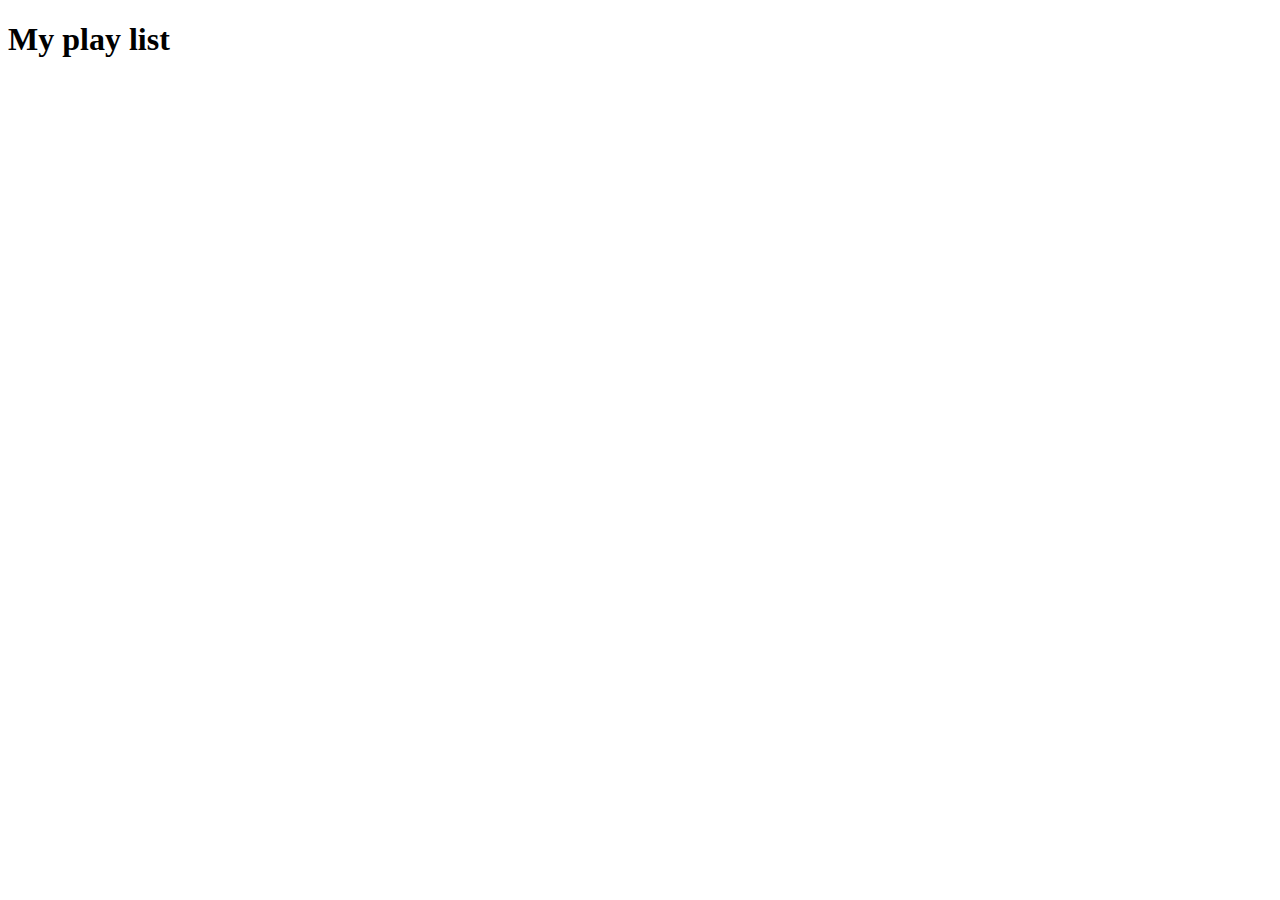
==== play-list.html @ 303bdd94 "first" ====
<!DOCTYPE html>
<html lang="en">
<head>
    <meta charset="UTF-8">
    <meta name="viewport" content="width=device-width, initial-scale=1.0">
    <title>Document</title>
</head>
<body>
    <h1>My play list</h1>
</body>
</html>
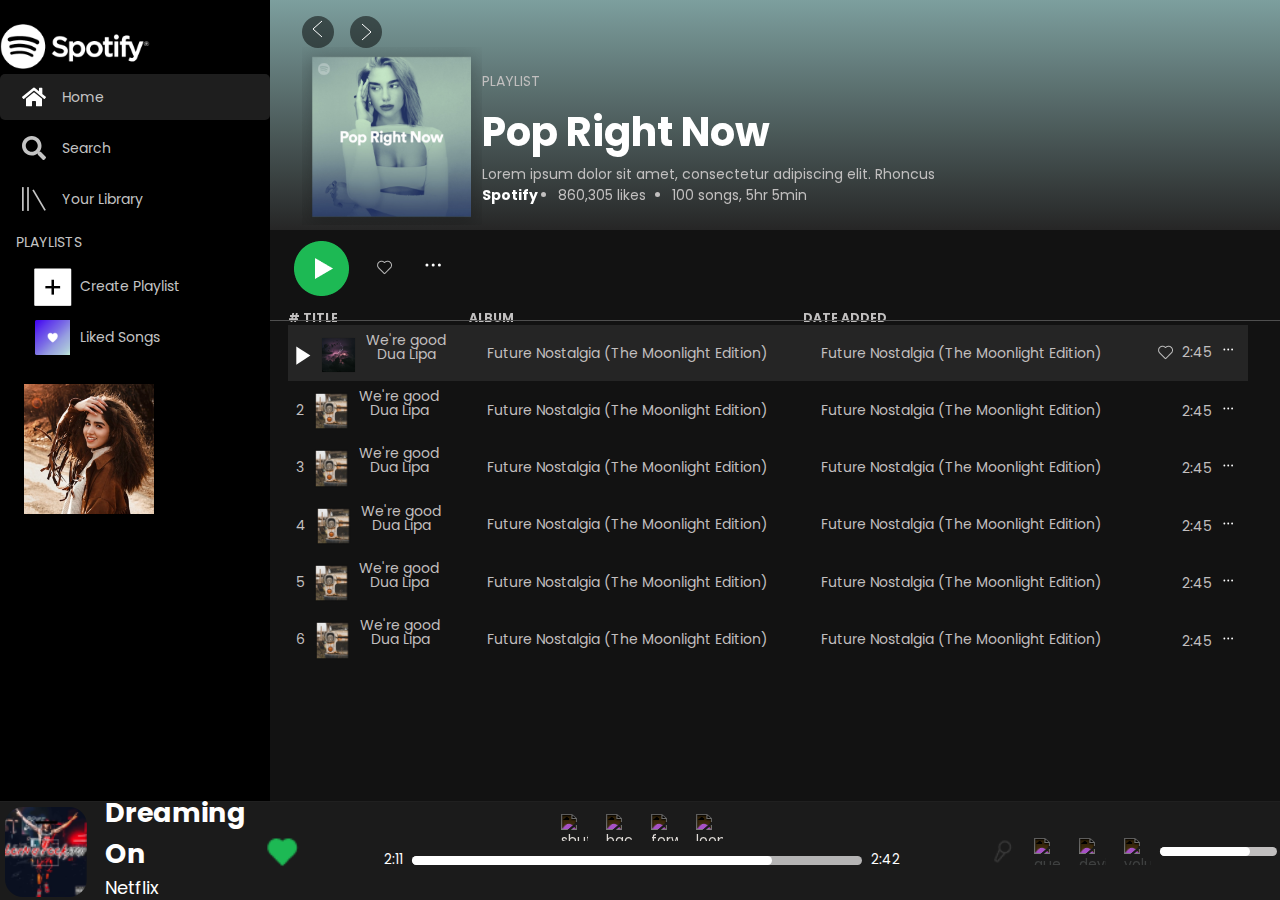
==== commit 7689a130: "playlist-page added" ====
--- a/play-list.html
+++ b/play-list.html
@@ -1,11 +1,307 @@
 <!DOCTYPE html>
 <html lang="en">
+
 <head>
-    <meta charset="UTF-8">
-    <meta name="viewport" content="width=device-width, initial-scale=1.0">
-    <title>Document</title>
+    <title>Spotify Clone Project</title>
+    <meta charset="UTF-8" />
+    <meta name="viewport" content="width=device-width" />
+
+    <link rel="stylesheet" href="https://cdn.jsdelivr.net/npm/bootstrap@4.0.0/dist/css/bootstrap.min.css"
+        integrity="sha384-Gn5384xqQ1aoWXA+058RXPxPg6fy4IWvTNh0E263XmFcJlSAwiGgFAW/dAiS6JXm" crossorigin="anonymous">
+    <link rel="stylesheet" href="https://cdnjs.cloudflare.com/ajax/libs/font-awesome/6.4.2/css/all.min.css"
+        integrity="sha512-z3gLpd7yknf1YoNbCzqRKc4qyor8gaKU1qmn+CShxbuBusANI9QpRohGBreCFkKxLhei6S9CQXFEbbKuqLg0DA=="
+        crossorigin="anonymous" referrerpolicy="no-referrer" />
+    <link rel="stylesheet" href="style.css" />
 </head>
+
 <body>
-    <h1>My play list</h1>
+    <div class="App">
+        <div class="App__top-bar">
+            <div class="App__header">
+                <div class="App__song-navigation">
+                    <div class="App__song-navigation-prev">
+                        <a href="index.html">
+                        <svg role="img"  height="24" width="24" viewBox="0 0 24 24">
+                            <polyline points="16 4 7 12 16 20" fill="none" stroke="#fff"></polyline>
+                        </svg></a>
+                    </div>
+                    <div class="App__song-navigation-next">
+                        <svg role="img" focusable="false" height="24" width="24" viewBox="0 0 24 24">
+                            <polyline points="8 4 17 12 8 20" fill="none" stroke="#fff"></polyline>
+                        </svg>
+                    </div>
+                </div>
+             
+            </div>
+        </div>
+        <div class="App__nav-bar">
+            <div class="App__logo">
+                <img width="150px" src="assets/Spotify logo.png" alt="logo">
+            </div>
+            <div class=".App__categories-nav-playlist">
+                <div class="App__category-item App__category-item--selected">
+                    <div class="icon"><svg viewBox="0 0 576 512" width="100" title="home">
+                            <path
+                                d="M280.37 148.26L96 300.11V464a16 16 0 0 0 16 16l112.06-.29a16 16 0 0 0 15.92-16V368a16 16 0 0 1 16-16h64a16 16 0 0 1 16 16v95.64a16 16 0 0 0 16 16.05L464 480a16 16 0 0 0 16-16V300L295.67 148.26a12.19 12.19 0 0 0-15.3 0zM571.6 251.47L488 182.56V44.05a12 12 0 0 0-12-12h-56a12 12 0 0 0-12 12v72.61L318.47 43a48 48 0 0 0-61 0L4.34 251.47a12 12 0 0 0-1.6 16.9l25.5 31A12 12 0 0 0 45.15 301l235.22-193.74a12.19 12.19 0 0 1 15.3 0L530.9 301a12 12 0 0 0 16.9-1.6l25.5-31a12 12 0 0 0-1.7-16.93z"
+                                fill="#fff" />
+                        </svg></div>
+                    <span>Home</span>
+                </div>
+                <div class="App__category-item">
+                    <div class="icon"><svg viewBox="0 0 512 512" width="100" title="search">
+                            <path
+                                d="M505 442.7L405.3 343c-4.5-4.5-10.6-7-17-7H372c27.6-35.3 44-79.7 44-128C416 93.1 322.9 0 208 0S0 93.1 0 208s93.1 208 208 208c48.3 0 92.7-16.4 128-44v16.3c0 6.4 2.5 12.5 7 17l99.7 99.7c9.4 9.4 24.6 9.4 33.9 0l28.3-28.3c9.4-9.4 9.4-24.6.1-34zM208 336c-70.7 0-128-57.2-128-128 0-70.7 57.2-128 128-128 70.7 0 128 57.2 128 128 0 70.7-57.2 128-128 128z"
+                                fill="#C4C4C4" />
+                        </svg></div>
+                    <span>Search</span>
+                </div>
+                <div class="App__category-item">
+                    <div class="icon"><svg width="112" height="111" viewBox="0 0 112 111" fill="none"
+                            xmlns="http://www.w3.org/2000/svg">
+                            <rect width="8" height="111" fill="#C4C4C4" />
+                            <rect x="24" width="8" height="111" fill="#C4C4C4" />
+                            <rect width="7.96484" height="111.503"
+                                transform="matrix(0.869849 -0.493319 0.506711 0.862116 48 14.7345)" fill="#C4C4C4" />
+                        </svg>
+                    </div>
+                    <span><a href="play-list.html" style="text-decoration: none; color:#c4c4c4" >Your Library</a></span>
+                </div>
+                <div class="App__category-item">PLAYLISTS</div>
+                
+            </div>
+            <div class="App__playlists-nav-play">
+              
+                <div class="App__category-item">
+                    <div class="icon">
+                        <img src="assets\plus.png" alt="plus">
+                    </div>
+                    <span>Create Playlist</span>
+                </div>
+                <div class="App__category-item">
+                    <div class="icon">
+                        <img width="35px" src="assets\Purple-big.png" alt="liked">
+                    </div>
+                    <span><a href="play-list.html" style="text-decoration: none; color:#c4c4c4" >Liked Songs</a></span>
+                </div>
+             
+            </div>
+     <div class="m-4">
+        <img width="130px" src="assets\album art.png" alt="img">
+     </div>
+        </div>
+        <div class="App__now-playing-bar">
+            <div class="function">
+                <div class="music">
+                    <img src="assets\playing-img.png" alt="" />
+                    <div class="details">
+                        <div class="name">Dreaming On</div>
+                        <div class="artist">Netflix</div>
+                    </div>
+                    <div class="love">
+                        <img src="assets\bx_bxs-heart.png" alt="love" />
+
+                    </div>
+                </div>
+                <div class="playback">
+                    <div class="upper">
+                        <img src="https://cdn-icons-png.flaticon.com/512/724/724979.png" alt="shuffle" />
+                        <img src="https://cdn-icons-png.flaticon.com/512/3318/3318703.png" alt="back" />
+                        <!-- <img src="https://cdn-icons-png.flaticon.com/512/2088/2088562.png" alt="pause" class="pause" /> -->
+                        <i class="fa-sharp fa-solid fa-circle-play" style="color: #ffffff;"></i>
+                        <img src="https://cdn-icons-png.flaticon.com/512/4211/4211386.png" alt="forward" />
+                        <img src="https://cdn-icons-png.flaticon.com/512/4146/4146819.png" alt="loop" />
+                    </div>
+                    <div class="lower">
+                        <div class="text">2:11</div>
+                        <div class="line">
+                            <div class="inner-line">
+
+                            </div>
+                        </div>
+                        <div class="text">2:42</div>
+                    </div>
+                </div>
+                <div class="control">
+                    <div class="images">
+                        <img src="assets\microphone.png" alt="mic" />
+                        <img src="https://cdn-icons-png.flaticon.com/512/98/98068.png" alt="queue" />
+                        <img src="https://cdn-icons-png.flaticon.com/512/2777/2777142.png" alt="device" />
+                        <img src="https://cdn-icons-png.flaticon.com/512/25/25695.png" alt="volume" />
+                        <div class="line">
+                            <div class="inner-line">
+
+                            </div>
+                        </div>
+                        <i class=" m-4 fa-sharp fa-solid fa-down-left-and-up-right-to-center"
+                            style="color: #c1bfbf;"></i>
+                    </div>
+                </div>
+            </div>
+        </div>
+        <div class="App__main-view">
+            <div class="App__top-gradient-playlist" ></div>
+            <div class="App__header-placeholder"></div>
+            <section class="App__section App__quick-links" style="margin-top: -45px;">
+               
+                <div class="App__quick-links-container">
+                   <div class="d-flex " style="width: max-content; white-space: nowrap;
+                   overflow: hidden !important;
+                   text-overflow: ellipsis;">
+                    <div>
+                       <img  width="180" src="assets\pop-rn2.png" alt="pop"/>
+                    </div>
+                    <div class="mt-4">
+                        <p style="color: #c1bfbf;">PLAYLIST</p>
+                        <h1><b>Pop Right Now</b></h1>
+                        <p style="color: #c1bfbf; margin-bottom:0;">Lorem ipsum dolor sit amet, consectetur adipiscing elit. Rhoncus</p>
+                        <div class="d-flex "><strong style="color: #ffffff; margin-right: 20px;">Spotify</strong><ul class="d-flex"  style="color: #c1bfbf;"><li>860,305 likes</li><li style="  margin-left: 26px;"  style="color: #c1bfbf;">100 songs </li></ul><span  style="color: #c1bfbf;"> , 5hr 5min</span></div>
+                      
+                    </div>
+                   </div>
+                </div>
+            </section>
+            <div class="d-flex align-items-center px-4, pb-4" style="border-bottom:1px solid rgb(79, 79, 79)"  >
+                <div class="px-4">
+                <img src="assets\play.png" alt="play">
+                </div>
+                <div >
+                    <img src="assets\heart.png" alt="play">
+                    </div>
+                    <div class="px-4">
+                        <svg width="22" height="24" viewBox="0 0 22 24" fill="none" xmlns="http://www.w3.org/2000/svg">
+                            <circle cx="5.9541" cy="12" r="1.5" fill="white"/>
+                            <circle cx="12.165" cy="12" r="1.5" fill="white"/>
+                            <circle cx="18.376" cy="12" r="1.5" fill="white"/>
+                            </svg>
+                    </div>
+            </div>
+           <section class="playlist-table">
+               <table>
+                <thead>
+                    <tr>
+                      <th  scope="col"># TITLE</th>
+                      <th scope="col">ALBUM</th>
+                      <th scope="col" colspan="2">DATE ADDED</th>
+                    </tr>
+                </thead>
+                <tbody>
+                    <tr> 
+                       <td ><img width="15px" src="assets\Polygon.svg" ><img width="35px" src="assets\Rectangle 9.png" style=" margin-left: 10px;"><div style="display:inline-block; text-align: center; margin-left: 10px;"><span>We're good</span><br><span>Dua Lipa</span></div></td>
+                       <td><span style=" margin-left: 10px;">Future Nostalgia (The Moonlight Edition)</span></td>
+                       <td><span style=" margin-left: 10px;">Future Nostalgia (The Moonlight Edition)</span></td>
+                       <td style="text-align: right;"> <img src="assets\heart.png" alt="play" style="margin-right:4px">2:45 <svg width="25" height="15" viewBox="0 0 22 24" fill="none" xmlns="http://www.w3.org/2000/svg">
+                        <circle cx="5.9541" cy="12" r="1.5" fill="white"/>
+                        <circle cx="12.165" cy="12" r="1.5" fill="white"/>
+                        <circle cx="18.376" cy="12" r="1.5" fill="white"/>
+                        </svg>
+                </div></td>
+                    </tr>
+                    <tr> 
+                        <td >2<img width="35px" src="assets\list img.png" style=" margin-left: 10px;"><div style="display:inline-block; text-align: center; margin-left: 10px;"><span>We're good</span><br><span>Dua Lipa</span></div></td>
+                        <td><span style=" margin-left: 10px;">Future Nostalgia (The Moonlight Edition)</span></td>
+                        <td><span style=" margin-left: 10px;">Future Nostalgia (The Moonlight Edition)</span></td>
+                        <td style="text-align: right;"> 2:45 <svg width="25" height="15" viewBox="0 0 22 24" fill="none" xmlns="http://www.w3.org/2000/svg">
+                         <circle cx="5.9541" cy="12" r="1.5" fill="white"/>
+                         <circle cx="12.165" cy="12" r="1.5" fill="white"/>
+                         <circle cx="18.376" cy="12" r="1.5" fill="white"/>
+                         </svg>
+                 </div></td>
+                     </tr>
+                     <tr> 
+                        <td >3<img width="35px" src="assets\list img.png" style=" margin-left: 10px;"><div style="display:inline-block; text-align: center; margin-left: 10px;"><span>We're good</span><br><span>Dua Lipa</span></div></td>
+                        <td><span style=" margin-left: 10px;">Future Nostalgia (The Moonlight Edition)</span></td>
+                        <td><span style=" margin-left: 10px;">Future Nostalgia (The Moonlight Edition)</span></td>
+                        <td style="text-align: right;"> 2:45 <svg width="25" height="15" viewBox="0 0 22 24" fill="none" xmlns="http://www.w3.org/2000/svg">
+                         <circle cx="5.9541" cy="12" r="1.5" fill="white"/>
+                         <circle cx="12.165" cy="12" r="1.5" fill="white"/>
+                         <circle cx="18.376" cy="12" r="1.5" fill="white"/>
+                         </svg>
+                 </div></td>
+                     </tr>
+                     <tr> 
+                        <td >4<img width="35px" src="assets\list img.png" style=" margin-left: 10px;"><div style="display:inline-block; text-align: center; margin-left: 10px;"><span>We're good</span><br><span>Dua Lipa</span></div></td>
+                        <td><span style=" margin-left: 10px;">Future Nostalgia (The Moonlight Edition)</span></td>
+                        <td><span style=" margin-left: 10px;">Future Nostalgia (The Moonlight Edition)</span></td>
+                        <td style="text-align: right;"> 2:45 <svg width="25" height="15" viewBox="0 0 22 24" fill="none" xmlns="http://www.w3.org/2000/svg">
+                         <circle cx="5.9541" cy="12" r="1.5" fill="white"/>
+                         <circle cx="12.165" cy="12" r="1.5" fill="white"/>
+                         <circle cx="18.376" cy="12" r="1.5" fill="white"/>
+                         </svg>
+                 </div></td>
+                     </tr>
+                     <tr> 
+                        <td >5<img width="35px" src="assets\list img.png" style=" margin-left: 10px;"><div style="display:inline-block; text-align: center; margin-left: 10px;"><span>We're good</span><br><span>Dua Lipa</span></div></td>
+                        <td><span style=" margin-left: 10px;">Future Nostalgia (The Moonlight Edition)</span></td>
+                        <td><span style=" margin-left: 10px;">Future Nostalgia (The Moonlight Edition)</span></td>
+                        <td style="text-align: right;"> 2:45 <svg width="25" height="15" viewBox="0 0 22 24" fill="none" xmlns="http://www.w3.org/2000/svg">
+                         <circle cx="5.9541" cy="12" r="1.5" fill="white"/>
+                         <circle cx="12.165" cy="12" r="1.5" fill="white"/>
+                         <circle cx="18.376" cy="12" r="1.5" fill="white"/>
+                         </svg>
+                 </div></td>
+                     </tr>
+                     <tr> 
+                        <td >6<img width="35px" src="assets\list img.png" style=" margin-left: 10px;"><div style="display:inline-block; text-align: center; margin-left: 10px;"><span>We're good</span><br><span>Dua Lipa</span></div></td>
+                        <td><span style=" margin-left: 10px;">Future Nostalgia (The Moonlight Edition)</span></td>
+                        <td><span style=" margin-left: 10px;">Future Nostalgia (The Moonlight Edition)</span></td>
+                        <td style="text-align: right;"> 2:45 <svg width="25" height="15" viewBox="0 0 22 24" fill="none" xmlns="http://www.w3.org/2000/svg">
+                         <circle cx="5.9541" cy="12" r="1.5" fill="white"/>
+                         <circle cx="12.165" cy="12" r="1.5" fill="white"/>
+                         <circle cx="18.376" cy="12" r="1.5" fill="white"/>
+                         </svg>
+                 </div></td>
+                     </tr>
+                     <tr> 
+                        <td >7<img width="35px" src="assets\list img.png" style=" margin-left: 10px;"><div style="display:inline-block; text-align: center; margin-left: 10px;"><span>We're good</span><br><span>Dua Lipa</span></div></td>
+                        <td><span style=" margin-left: 10px;">Future Nostalgia (The Moonlight Edition)</span></td>
+                        <td><span style=" margin-left: 10px;">Future Nostalgia (The Moonlight Edition)</span></td>
+                        <td style="text-align: right;"> 2:45 <svg width="25" height="15" viewBox="0 0 22 24" fill="none" xmlns="http://www.w3.org/2000/svg">
+                         <circle cx="5.9541" cy="12" r="1.5" fill="white"/>
+                         <circle cx="12.165" cy="12" r="1.5" fill="white"/>
+                         <circle cx="18.376" cy="12" r="1.5" fill="white"/>
+                         </svg>
+                 </div></td>
+                     </tr>
+                     <tr> 
+                        <td >8<img width="35px" src="assets\list img.png" style=" margin-left: 10px;"><div style="display:inline-block; text-align: center; margin-left: 10px;"><span>We're good</span><br><span>Dua Lipa</span></div></td>
+                        <td><span style=" margin-left: 10px;">Future Nostalgia (The Moonlight Edition)</span></td>
+                        <td><span style=" margin-left: 10px;">Future Nostalgia (The Moonlight Edition)</span></td>
+                        <td style="text-align: right;"> 2:45 <svg width="25" height="15" viewBox="0 0 22 24" fill="none" xmlns="http://www.w3.org/2000/svg">
+                         <circle cx="5.9541" cy="12" r="1.5" fill="white"/>
+                         <circle cx="12.165" cy="12" r="1.5" fill="white"/>
+                         <circle cx="18.376" cy="12" r="1.5" fill="white"/>
+                         </svg>
+                 </div></td>
+                     </tr>
+                     <tr> 
+                        <td >9<img width="35px" src="assets\list img.png" style=" margin-left: 10px;"><div style="display:inline-block; text-align: center; margin-left: 10px;"><span>We're good</span><br><span>Dua Lipa</span></div></td>
+                        <td><span style=" margin-left: 10px;">Future Nostalgia (The Moonlight Edition)</span></td>
+                        <td><span style=" margin-left: 10px;">Future Nostalgia (The Moonlight Edition)</span></td>
+                        <td style="text-align: right;"> 2:45 <svg width="25" height="15" viewBox="0 0 22 24" fill="none" xmlns="http://www.w3.org/2000/svg">
+                         <circle cx="5.9541" cy="12" r="1.5" fill="white"/>
+                         <circle cx="12.165" cy="12" r="1.5" fill="white"/>
+                         <circle cx="18.376" cy="12" r="1.5" fill="white"/>
+                         </svg>
+                 </div></td>
+                     </tr>
+
+                </tbody>
+
+               </table>
+            </section>
+         
+        </div>
+    </div>
+
+    <script src="https://code.jquery.com/jquery-3.2.1.slim.min.js"
+        integrity="sha384-KJ3o2DKtIkvYIK3UENzmM7KCkRr/rE9/Qpg6aAZGJwFDMVNA/GpGFF93hXpG5KkN"
+        crossorigin="anonymous"></script>
+    <script src="https://cdn.jsdelivr.net/npm/popper.js@1.12.9/dist/umd/popper.min.js"
+        integrity="sha384-ApNbgh9B+Y1QKtv3Rn7W3mgPxhU9K/ScQsAP7hUibX39j7fakFPskvXusvfa0b4Q"
+        crossorigin="anonymous"></script>
+    <script src="https://cdn.jsdelivr.net/npm/bootstrap@4.0.0/dist/js/bootstrap.min.js"
+        integrity="sha384-JZR6Spejh4U02d8jOt6vLEHfe/JQGiRRSQQxSfFWpi1MquVdAyjUar5+76PVCmYl"
+        crossorigin="anonymous"></script>
 </body>
+
 </html>--- a/style.css
+++ b/style.css
@@ -0,0 +1,551 @@
+@import url('https://fonts.googleapis.com/css2?family=Poppins:wght@100;200;300;400;500;600;700;800;900&display=swap');
+
+* {
+  margin: 0;
+  padding: 0;
+  box-sizing: border-box;
+  font-family: 'Poppins', sans-serif;
+}
+
+.App {
+  --vertical-nav-width: 270px;
+  --now-playing-bar-height: 11vh;
+  width: 100vw;
+  height: 100vh;
+  background-color: darkgray;
+  overflow-x: hidden;
+  overflow-y: hidden;
+  display: grid;
+  grid-template-areas: "nav-bar main-view" "now-playing-bar now-playing-bar";
+  grid-template-columns: auto 1fr;
+  grid-template-rows: 1fr auto;
+  position: relative;
+  scrollbar-width: none;
+  font-size: 14px;
+}
+.App::-webkit-scrollbar {
+  display: none;
+}
+.App .test {
+  border: 1px solid magenta;
+}
+.App__top-bar {
+  grid-area: main-view;
+  height: 60px;
+  z-index: 2;
+}
+.App__nav-bar {
+  grid-area: nav-bar;
+  width: var(--vertical-nav-width);
+  height: 100%;
+  min-height: 100%;
+  background-color: #000;
+  padding-top: 24px;
+  padding-bottom: var(--now-playing-bar-height);
+}
+.App__logo {
+  display: grid;
+  margin-right: 125px;
+  place-items: center;
+}
+.App__categories-nav {
+  color: #c4c4c4;
+  padding: 18px 12px;
+}
+.App__categories-nav-playlist {
+  color: #c4c4c4;
+  padding: 0px 12px;
+}
+.App__category-item--selected {
+  color: #fff;
+  background-color: rgba(50, 50, 50, 0.6);
+  border-radius: 5px;
+}
+.App__category-item:hover {
+  color: #fff;
+  background-color: rgba(50, 50, 50, 0.6);
+  border-radius: 5px;
+}
+.App__category-item {
+  padding: 5px 16px;
+  display: flex;
+  flex-direction: row;
+  align-items: center;
+  margin: 5px 0;
+  color: #c4c4c4;
+}
+.App__category-item .icon {
+  width: 36px;
+  height: 36px;
+  display: grid;
+  place-items: center;
+  margin-right: 10px;
+}
+.App__category-item .icon svg {
+  width: 24px;
+  height: 24px;
+}
+.App__playlists-nav-play{
+  color: #aaa8a8;
+  padding: 0px 18px;
+}
+.App__playlists-nav {
+  color: #c4c4c4;
+  padding: 18px 12px;
+}
+.App__now-playing-bar {
+  grid-area: now-playing-bar;
+  background-color: #181818;
+  border-top: 1px solid #202020;
+  height: var(--now-playing-bar-height);
+  z-index: 4;
+}
+.App__main-view {
+  grid-area: main-view;
+  background-color: #121212;
+  position: relative;
+  z-index: 1;
+  max-height: calc(100vh - var(--now-playing-bar-height));
+  overflow-x: hidden;
+  overflow-y: scroll;
+  scrollbar-width: none;
+}
+.App__main-view::-webkit-scrollbar {
+  display: none;
+}
+.App__header {
+  width: 100%;
+  height: 60px;
+  display: flex;
+  flex-direction: row;
+  justify-content: space-between;
+  padding: 16px 32px;
+}
+.App__song-navigation {
+  display: flex;
+  flex-direction: row;
+}
+ .App__song-navigation-next {
+  width: 32px;
+  height: 32px;
+  border-radius: 50%;
+  background-color: rgba(0, 0, 0, 0.5);
+  color: #fff;
+  display: grid;
+  place-items: center;
+  margin-right: 16px;
+  cursor: not-allowed;
+}
+.App__song-navigation-prev{
+  width: 32px;
+  height: 32px;
+  border-radius: 50%;
+  background-color: rgba(0, 0, 0, 0.5);
+  color: #fff;
+  display: grid;
+  place-items: center;
+  margin-right: 16px;
+  cursor: pointer;
+}
+.App__song-navigation-prev svg, .App__song-navigation-next svg {
+  color: #fff;
+}
+.App__user {
+  border: 0;
+  display: flex;
+  flex-direction: row;
+  align-items: center;
+  height: 32px;
+  border-radius: 16px;
+  padding: 1px;
+  background-color: #000;
+}
+.App__figure {
+  width: 25px;
+  height: 25px;
+  background-color: #2a2a2a;
+  border-radius: 50%;
+  margin-right: 8px;
+  margin-left: 2px;
+  display: grid;
+  place-items: center;
+}
+.App__figure > img{
+  width:inherit !important;  
+}
+.App__username {
+  color: #fff;
+  font-size: 0.9em;
+  margin-right: 8px;
+}
+.App__expand-arrow {
+  transform: rotateZ(180deg);
+  margin-right: 8px;
+}
+.App__top-gradient {
+  height: 332px;
+  width: 100%;
+  margin-top: -60px;
+  background-image: linear-gradient(rgba(0, 0, 0, 0.6) 0%, #121212 100%);
+  background-color: #5028f0;
+  position: absolute;
+  top: 0;
+  right: 0;
+  z-index: -1;
+}
+.App__top-gradient-playlist {
+  height: 290px;
+  width: 100%;
+  margin-top: -60px;
+  background-image: linear-gradient(rgb(173 173 173 / 60%) 0%, #262626 100%);
+  background-color: #6cd8d5;
+  position: absolute;
+  top: 0;
+  right: 0;
+  z-index: -1;
+}
+.App__header-placeholder {
+  height: 60px;
+  width: 100%;
+}
+.App__section {
+  padding: 16px 32px;
+  color: #fff;
+}
+.App__quick-links-container {
+  display: grid;
+  grid-template-columns: repeat(auto-fill, minmax(270px, 1fr));
+  gap: 24px;
+  margin-top: 16px;
+}
+.App__quick-link {
+  background-color: #30294b;
+  height: 80px;
+  border-radius: 4px;
+  display: flex;
+  flex-direction: row;
+  justify-content: space-between;
+  background-color: hsla(0,0%,100%,.2);
+  align-items: center;
+  box-shadow: 0 8px 24px rgba(0,0,0,.5);
+}
+
+.App__quick-link [alt="play"] {
+             visibility:hidden;
+}
+
+.App__quick-link:hover{
+  
+  background-color: hsla(0, 64%, 75%, 0.2);
+ 
+}
+.App__quick-link-featured-img {
+  height: 80px;
+  width: 80px;
+  border-radius: 4px 0 0 4px;
+  box-shadow: 2px 0px 10px rgba(0, 0, 0, 0.5);
+  margin-right: 16px;
+}
+.App__quick-link-featured-img:nth-of-type(1) {
+  font-size: 2em;
+  display: grid;
+  place-items: center;
+}
+.App__section-header {
+  display: flex;
+  flex-direction: row;
+  justify-content: space-between;
+}
+.App__section-header span {
+  color: #686868;
+  font-size: 0.8em;
+}
+.App__section-grid-container {
+  display: grid;
+  grid-template-columns: repeat(auto-fill, minmax(180px, 1fr));
+  column-gap: 24px;
+  margin-top: 16px;
+  grid-template-rows: 1fr;
+  grid-auto-rows: 0;
+  /* set height to 0 for autogenerated grid rows */
+  overflow-y: hidden;
+  /* hide grid items that overflow */
+}
+.App__section-grid-item{
+  background-color: #171616;
+  width: 100%;
+  height: auto;
+  min-height: 150px;
+  padding: 10%;
+  border-radius: 4px;
+}
+
+.App__section-grid-item:hover{
+  background-color: #242424;
+}
+.App__section-grid-item .featured-image {
+  width: 100%;
+  height: 0;
+  padding-bottom: 100%;
+  border-radius: 4px;
+  background-image: linear-gradient(to bottom right, blue, white);
+  background-size: cover;
+  margin-bottom: 16px;
+  box-shadow: 2px 0px 10px rgba(0, 0, 0, 0.5);
+}
+.App__section-grid-item:nth-of-type(1) .featured-image {
+  background-image: url("assets/Rectangle 21.png");
+}
+.App__section-grid-item:nth-of-type(2) .featured-image {
+  background-image: url("assets/Rectangle 22.png");
+}
+.App__section-grid-item:nth-of-type(3) .featured-image {
+  background-image: url("assets/Rectangle 23.png");
+}
+.App__section-grid-item:nth-of-type(4) .featured-image {
+  background-image: url("assets/Rectangle 16.png");
+}
+.App__section-grid-item:nth-of-type(5) .featured-image {
+  background-image: url("https://i.scdn.co/image/15488d6d07e4d31d388be232f921569bd32d1ac3");
+}
+.App__section-grid-item h5 {
+  margin-bottom: 8px;
+  display: inline-block;
+  width: 180px;
+  white-space: nowrap;
+  overflow: hidden !important;
+  text-overflow: ellipsis;
+
+}
+
+.App__section-grid-item span {
+  color: #686868;
+  font-size: 0.8em;
+}
+.function{
+  display: flex;
+  /* align-items: center; */
+  justify-content: center;
+  width: auto;
+  background-color: rgb(27, 27, 27);
+}
+.function .music{
+  width: 20vw;
+  height: 11vh;
+  display: flex;
+  align-items: center;
+  margin-left: 0.5vh;
+  background-color: transparent;
+}
+.function .music img{
+  width:10vh;
+  height: 10vh;
+  border: 0px solid;
+  border-radius: 2vh;
+}
+.function .music .details{
+  display: flex;
+  flex-direction: column;
+  justify-content: center;
+  color: white;
+  font-family: 'Inter', sans-serif;
+  margin-left: 2vh;
+  padding-bottom: 1vh;
+  background-color: transparent;
+}
+.function .music .details .name{
+  /* display: flex; */
+  /* justify-content: left; */
+  font-size: 3vh;
+  /* background-color: brown; */
+  justify-content: left;
+  display: flex;
+  background-color: transparent;
+  font-weight: bold;
+  padding-left: 0px;
+}
+.function .music .details .artist{
+  font-size: 2vh;
+  background-color: transparent;
+
+}
+.function .music .love{
+  background-color: transparent;
+}
+.function .music .love img{
+  /* filter: invert(); */
+  background-color: transparent;
+  padding: 0px;
+  margin-left: 2vh;
+  margin-right: 2vh;
+  width: 4vh;
+  height: 4vh;
+  /* background-color: ; */
+  /* fill: red; */
+}
+.function .playback{
+  display: flex;
+  flex-direction: column;
+  justify-content: center;
+  align-items: center;
+  margin-top: 1vh;
+  width: 60vw;
+  height: 4vh;
+  background-color: transparent;
+}
+.function .playback .upper{
+  width: 50vw;
+  background-color: transparent;
+  height: 6vh;
+  margin-top: 3vh;
+  margin-bottom: 1vh;
+  display: flex;
+  align-items: center;
+  justify-content: center;
+}
+.function .playback .upper img{
+  width: 3vh;
+  height:3vh;
+  margin-left: 1vh;
+  margin-right: 1vh;
+  background-color: transparent;
+  filter: invert();
+
+}
+.function .playback .upper img.pause{
+  width: 4vh;
+  height: 4vh;
+}
+.function .playback .lower{
+  width: 50vw;
+  background-color: transparent;
+  /* height: 5vh; */
+  display: flex;
+  align-items: center;
+  justify-content: center;
+  font-family: 'Inter', sans-serif;
+  font-size: 1.5vh;
+  color: white;
+}
+.function .playback .lower .line{
+  width: 50vh;
+  height: 1vh;
+  background-color: rgb(181, 180, 180);
+
+  border: 0px 0px 0px 0px solid;
+  border-radius: 1vh;
+}
+.function .playback .lower .line .inner-line{
+  width: 40vh;
+  height: 1vh;
+  background-color: white;
+  border: 0px 0px 0px 0px solid;
+  border-radius: 1vh;
+}
+.function .playback .lower .text{
+  background-color: transparent;
+  margin-left: 1vh;
+  margin-right: 1vh;
+}
+.function .control{
+  width: 20vw;
+  height: 11vh;
+  display: flex;
+  flex-direction: column;
+  align-items: center;
+  justify-content: center;
+  background-color: transparent;
+}
+.function .control .images{
+  display: flex;
+  justify-content: center;
+  background-color: transparent;
+  align-items: center;
+}
+.function .control .images img{
+  width: 3vh;
+  height: 3vh;
+  color:#c1bfbf;
+  background-color: transparent;
+  filter: invert();
+  margin-left: 1vh;
+  margin-right: 1vh;
+}
+.function .control .images .line{
+  width: 13vh;
+  height: 1vh;
+  background-color:#c1bfbf;
+  border: 0px 0px 0px 0px solid;
+  border-radius: 1vh;
+  /* padding-left: 1vh;
+  padding-right: 1vh; */
+}
+.function .control .images .line .inner-line{
+  width: 10vh;
+  height: 1vh;
+  background-color:#ffffff;
+  border: 0px 0px 0px 0px solid;
+  border-radius: 1vh;
+ 
+  
+}
+
+
+
+.App__playlists-nav{
+  position: relative;
+  z-index: 1;
+  max-height: calc(50vh - var(--now-playing-bar-height));
+  overflow-x: hidden;
+  overflow-y: scroll;
+  scrollbar-width: none;
+}
+
+.App__playlists-nav::-webkit-scrollbar {
+  display: none;
+}
+.playlist-table::-webkit-scrollbar {
+  display: none;
+}
+.playlist-table{
+  position: relative;
+  z-index: -1;
+  max-height: calc(50vh - var(--now-playing-bar-height));
+  overflow-x: hidden;
+  overflow-y: scroll;
+  margin-top: -10px;
+  scrollbar-width: none;
+}
+
+table {
+  border-collapse: collapse;
+  width: 95%;
+  margin-left: 18px;
+  background-color:rgb(18,18,18);
+}
+
+ td {
+  padding: 8px;
+  text-align: left;
+  color:#c1bfbf;
+}
+
+tr{
+  line-height: 14px;
+}
+
+table th{
+  /* line-height: ; */
+  color:#c1bfbf;;
+  background-color: rgb(18,18,18);
+  position: sticky;
+  top: 0;
+  font-size: 12px;
+  /* padding:8px; */
+  z-index: 1;
+}
+
+tbody tr:first-child {
+  color: #fff;
+  background-color: rgba(50, 50, 50, 0.6);
+}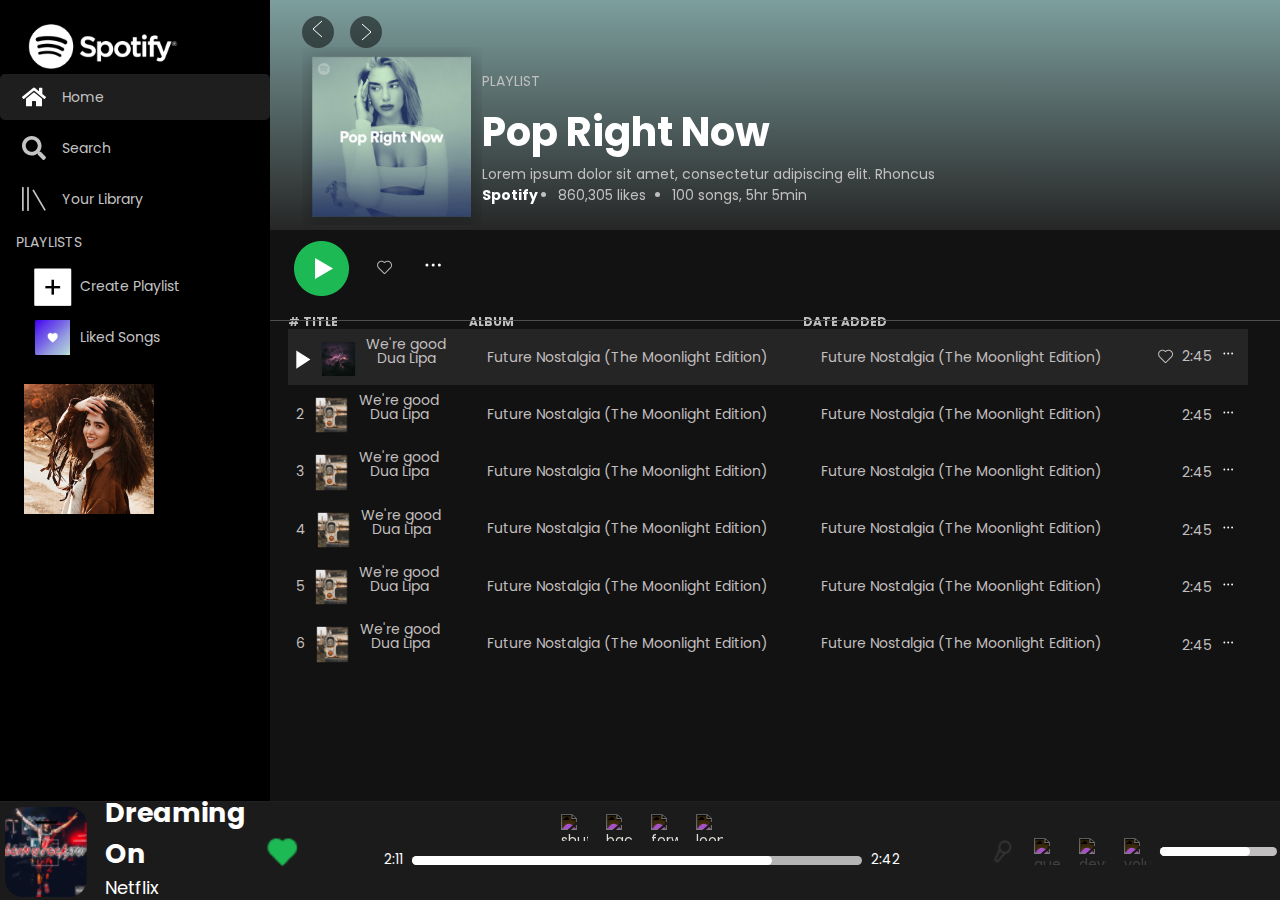
==== commit 14344b33: "logo fixes" ====
--- a/play-list.html
+++ b/play-list.html
@@ -2,7 +2,6 @@
 <html lang="en">
 
 <head>
-    <title>Spotify Clone Project</title>
     <meta charset="UTF-8" />
     <meta name="viewport" content="width=device-width" />
 
@@ -12,6 +11,10 @@
         integrity="sha512-z3gLpd7yknf1YoNbCzqRKc4qyor8gaKU1qmn+CShxbuBusANI9QpRohGBreCFkKxLhei6S9CQXFEbbKuqLg0DA=="
         crossorigin="anonymous" referrerpolicy="no-referrer" />
     <link rel="stylesheet" href="style.css" />
+    <title>Spotify Clone - Web Player: Music for everyone</title>
+    <link rel="icon" type="Image/x-icon"
+      href="[data-uri]">
+    
 </head>
 
 <body>
--- a/style.css
+++ b/style.css
@@ -45,7 +45,7 @@
 }
 .App__logo {
   display: grid;
-  margin-right: 125px;
+  margin-right: 65px;
   place-items: center;
 }
 .App__categories-nav {
@@ -212,6 +212,9 @@
   padding: 16px 32px;
   color: #fff;
 }
+
+
+
 .App__quick-links-container {
   display: grid;
   grid-template-columns: repeat(auto-fill, minmax(270px, 1fr));
@@ -504,6 +507,9 @@
 .App__playlists-nav::-webkit-scrollbar {
   display: none;
 }
+.App__section-grid-container::-webkit-scrollbar {
+  display: none;
+}
 .playlist-table::-webkit-scrollbar {
   display: none;
 }
@@ -513,7 +519,7 @@
   max-height: calc(50vh - var(--now-playing-bar-height));
   overflow-x: hidden;
   overflow-y: scroll;
-  margin-top: -10px;
+  margin-top: -6px;
   scrollbar-width: none;
 }
 
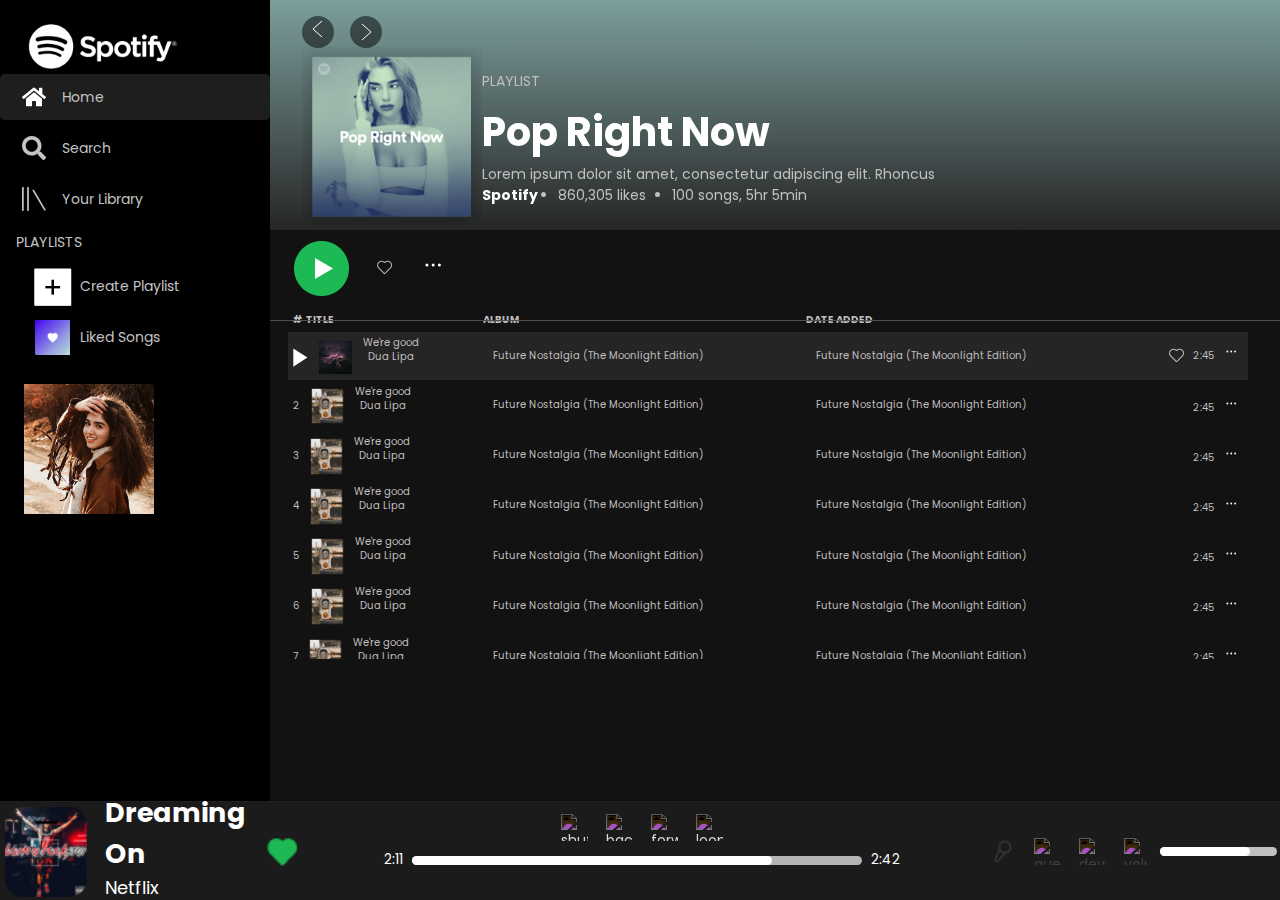
==== commit 57a933bc: "some responsive issue fixed" ====
--- a/play-list.html
+++ b/play-list.html
@@ -179,7 +179,7 @@
                     </div>
             </div>
            <section class="playlist-table">
-               <table>
+               <table class="table-sm">
                 <thead>
                     <tr>
                       <th  scope="col"># TITLE</th>
--- a/style.css
+++ b/style.css
@@ -519,7 +519,7 @@
   max-height: calc(50vh - var(--now-playing-bar-height));
   overflow-x: hidden;
   overflow-y: scroll;
-  margin-top: -6px;
+  margin-top: -13px;
   scrollbar-width: none;
 }
 
@@ -528,6 +528,8 @@
   width: 95%;
   margin-left: 18px;
   background-color:rgb(18,18,18);
+  font-size: 10px;
+
 }
 
  td {
@@ -546,7 +548,7 @@
   background-color: rgb(18,18,18);
   position: sticky;
   top: 0;
-  font-size: 12px;
+
   /* padding:8px; */
   z-index: 1;
 }
@@ -554,4 +556,13 @@
 tbody tr:first-child {
   color: #fff;
   background-color: rgba(50, 50, 50, 0.6);
+}
+
+@media screen and (max-width:600px){
+  .App__nav-bar{
+    display: none;
+  }
+ /* .function{
+  flex-direction: column;
+ } */
 }